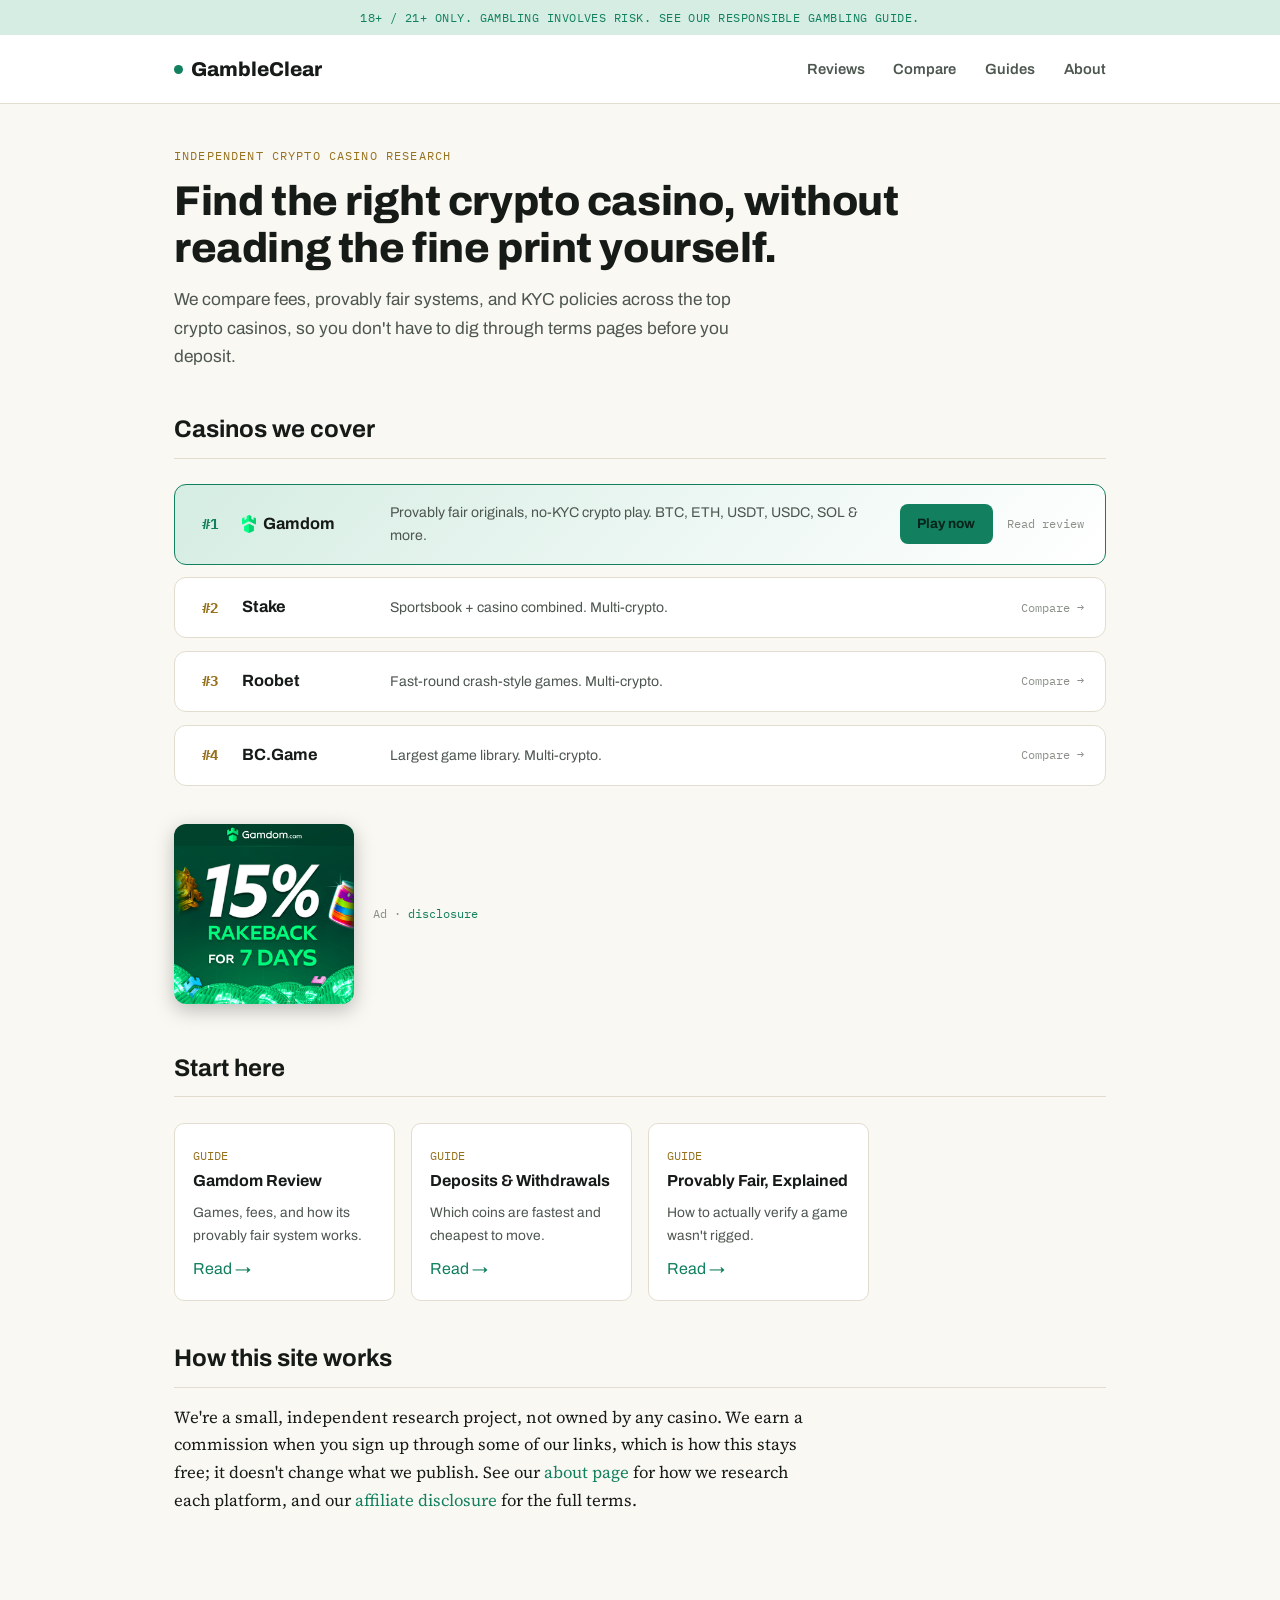
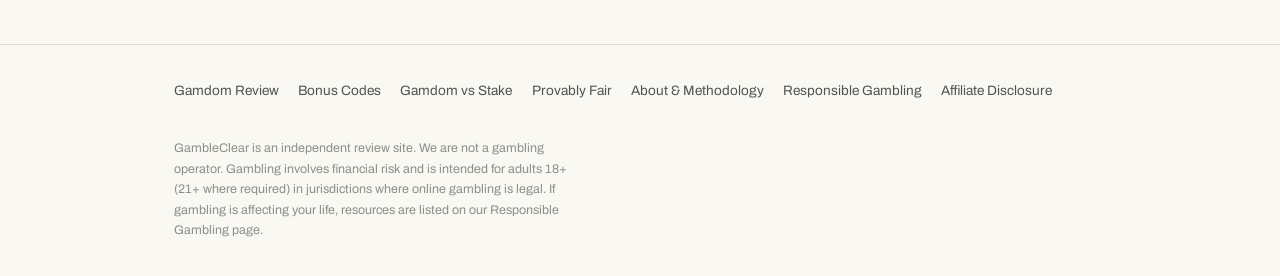
==== index.html @ bcdf738c "Rebuild nav webopedia-style: flat top-level links instead of hover dropdowns (eliminates dead-zone b" ====
<!doctype html>
<html lang="en">
<head>
<meta charset="utf-8">
<meta name="viewport" content="width=device-width, initial-scale=1">
<title>GambleClear: Independent Crypto Casino Research</title>
<meta name="description" content="Independent research on crypto casinos, including Gamdom, Stake, Roobet, and BC.Game, covering games, fees, and provably fair systems, compiled from official sources.">
<link rel="canonical" href="https://gambleclear.com/">
<meta name="robots" content="index,follow">
<meta property="og:type" content="website">
<meta property="og:site_name" content="GambleClear">
<meta property="og:url" content="https://gambleclear.com/">
<meta property="og:title" content="GambleClear: Independent Crypto Casino Research">
<meta property="og:description" content="Independent research on crypto casinos, including Gamdom, Stake, Roobet, and BC.Game, covering games, fees, and provably fair systems, compiled from official sources.">
<meta property="og:image" content="https://gambleclear.com/assets/og/gambleclear-og.png">
<meta property="og:image:width" content="1200">
<meta property="og:image:height" content="630">
<meta name="twitter:card" content="summary_large_image">
<meta name="twitter:title" content="GambleClear: Independent Crypto Casino Research">
<meta name="twitter:description" content="Independent research on crypto casinos, including Gamdom, Stake, Roobet, and BC.Game, covering games, fees, and provably fair systems, compiled from official sources.">
<meta name="twitter:image" content="https://gambleclear.com/assets/og/gambleclear-og.png">

<link rel="stylesheet" href="assets/style.css?v=2">
<link rel="icon" href="assets/icons/favicon.ico" sizes="any">
<link rel="icon" type="image/png" sizes="32x32" href="assets/icons/icon-32.png">
<link rel="icon" type="image/png" sizes="16x16" href="assets/icons/icon-16.png">
<link rel="apple-touch-icon" sizes="180x180" href="assets/icons/icon-180.png">
<link rel="icon" type="image/png" sizes="192x192" href="assets/icons/icon-192.png">

<script type="application/ld+json">
{
  "@context": "https://schema.org",
  "@type": "Organization",
  "name": "GambleClear",
  "url": "https://gambleclear.com/",
  "description": "Independent research on crypto casinos, including Gamdom, Stake, Roobet, and BC.Game, covering games, fees, and provably fair systems.",
  "sameAs": []
}
</script>
</head>
<body>
<div class="age-strip">18+ / 21+ ONLY. GAMBLING INVOLVES RISK. SEE OUR <a href="responsible-gambling.html">RESPONSIBLE GAMBLING GUIDE</a>.</div>
<header class="site">
  <div class="bar">
    <a class="brand" href="index.html"><span class="dot"></span>GambleClear</a>
    <nav class="mainnav" id="mainnav">
      <a href="gamdom-review.html">Reviews</a>
      <a href="best-crypto-casinos.html">Compare</a>
      <a href="crypto-deposit-withdrawal-guide.html">Guides</a>
      <a href="about.html">About</a>
    </nav>
    <button type="button" class="nav-toggle" id="navToggle" aria-expanded="false" aria-controls="mainnav" aria-label="Menu">
      <span></span><span></span><span></span>
    </button>
  </div>
</header>

<main>
  <div class="wrap">
    <span class="eyebrow">Independent Crypto Casino Research</span>
    <h1>Find the right crypto casino, without reading the fine print yourself.</h1>
    <p class="dek">We compare fees, provably fair systems, and KYC policies across the top crypto casinos, so you don't have to dig through terms pages before you deposit.</p>

    <h2>Casinos we cover</h2>
    <div class="rank-list">
      <div class="rank-card pick">
        <span class="badge">#1</span>
        <div class="name-wrap">
          <span class="name"><img src="assets/logos/gamdom-tower.png" alt="" style="height:1.1em;">Gamdom</span>
        </div>
        <p class="desc">Provably fair originals, no-KYC crypto play. BTC, ETH, USDT, USDC, SOL &amp; more.</p>
        <div class="actions">
          <a class="cta" href="https://gamdom.com/r/jaketakesoff" rel="sponsored noopener" target="_blank">Play now</a>
          <a class="secondary" href="gamdom-review.html">Read review</a>
        </div>
      </div>
      <div class="rank-card">
        <span class="badge">#2</span>
        <div class="name-wrap"><span class="name">Stake</span></div>
        <p class="desc">Sportsbook + casino combined. Multi-crypto.</p>
        <div class="actions"><a class="secondary" href="best-crypto-casinos.html">Compare →</a></div>
      </div>
      <div class="rank-card">
        <span class="badge">#3</span>
        <div class="name-wrap"><span class="name">Roobet</span></div>
        <p class="desc">Fast-round crash-style games. Multi-crypto.</p>
        <div class="actions"><a class="secondary" href="best-crypto-casinos.html">Compare →</a></div>
      </div>
      <div class="rank-card">
        <span class="badge">#4</span>
        <div class="name-wrap"><span class="name">BC.Game</span></div>
        <p class="desc">Largest game library. Multi-crypto.</p>
        <div class="actions"><a class="secondary" href="best-crypto-casinos.html">Compare →</a></div>
      </div>
    </div>
    <div class="banner-row">
      <a class="banner-ad" href="https://gamdom.com/r/jaketakesoff" rel="sponsored noopener" target="_blank"><img src="assets/logos/gamdom-rakeback-banner.png" alt="Gamdom.com - 15% rakeback for 7 days with code jaketakesoff" width="180" height="180" loading="lazy"></a>
      <span class="disclosure-note">Ad · <a href="affiliate-disclosure.html">disclosure</a></span>
    </div>

    <h2>Start here</h2>
    <div class="card-grid">
      <div class="pickcard"><span class="rank">GUIDE</span><h4>Gamdom Review</h4><p>Games, fees, and how its provably fair system works.</p><a href="gamdom-review.html">Read →</a></div>
      <div class="pickcard"><span class="rank">GUIDE</span><h4>Deposits &amp; Withdrawals</h4><p>Which coins are fastest and cheapest to move.</p><a href="crypto-deposit-withdrawal-guide.html">Read →</a></div>
      <div class="pickcard"><span class="rank">GUIDE</span><h4>Provably Fair, Explained</h4><p>How to actually verify a game wasn't rigged.</p><a href="provably-fair-explained.html">Read →</a></div>
    </div>

    <h2>How this site works</h2>
    <p>We're a small, independent research project, not owned by any casino. We earn a commission when you sign up through some of our links, which is how this stays free; it doesn't change what we publish. See our <a href="about.html">about page</a> for how we research each platform, and our <a href="affiliate-disclosure.html">affiliate disclosure</a> for the full terms.</p>
  </div>
</main>

<footer class="site">
  <div class="wrap">
    <nav>
      <a href="gamdom-review.html">Gamdom Review</a>
      <a href="gamdom-bonus-codes.html">Bonus Codes</a>
      <a href="gamdom-vs-stake.html">Gamdom vs Stake</a>
      <a href="provably-fair-explained.html">Provably Fair</a>
      <a href="about.html">About &amp; Methodology</a>
      <a href="responsible-gambling.html">Responsible Gambling</a>
      <a href="affiliate-disclosure.html">Affiliate Disclosure</a>
    </nav>
    <p>GambleClear is an independent review site. We are not a gambling operator. Gambling involves financial risk and is intended for adults 18+ (21+ where required) in jurisdictions where online gambling is legal. If gambling is affecting your life, resources are listed on our Responsible Gambling page.</p>
  </div>
</footer>
<script src="assets/nav.js?v=2"></script>
</body>
</html>
---- assets/style.css ----
/* GambleClear — shared site styles */
@import url('https://fonts.googleapis.com/css2?family=Archivo:wght@500;600;700;800&family=Source+Serif+4:opsz,wght@8..60,400;8..60,500;8..60,600&family=IBM+Plex+Mono:wght@400;500&display=swap');

:root{
  --bg:#0a0d0c;
  --bg-raised:#111614;
  --card:#141a17;
  --line:#233028;
  --ink:#eef2ef;
  --ink-dim:#a9b6ae;
  --ink-faint:#6d7a72;
  --teal:#2dd4a0;
  --teal-dim:#123e30;
  --gold:#d8ac52;
  --red:#e2665a;
  --sans:'Archivo',-apple-system,'Segoe UI',sans-serif;
  --serif:'Source Serif 4',Georgia,serif;
  --mono:'IBM Plex Mono','SF Mono',Consolas,monospace;
}
@media (prefers-color-scheme: light){
  :root:not([data-theme="dark"]){
    --bg:#faf8f3; --bg-raised:#ffffff; --card:#ffffff; --line:#e2ddcf;
    --ink:#171b18; --ink-dim:#4d564f; --ink-faint:#8a9088;
    --teal:#12805f; --teal-dim:#d5ede3; --gold:#96721f; --red:#a83526;
  }
}
:root[data-theme="light"]{
  --bg:#faf8f3; --bg-raised:#ffffff; --card:#ffffff; --line:#e2ddcf;
  --ink:#171b18; --ink-dim:#4d564f; --ink-faint:#8a9088;
  --teal:#12805f; --teal-dim:#d5ede3; --gold:#96721f; --red:#a83526;
}
:root[data-theme="dark"]{
  --bg:#0a0d0c; --bg-raised:#111614; --card:#141a17; --line:#233028;
  --ink:#eef2ef; --ink-dim:#a9b6ae; --ink-faint:#6d7a72;
  --teal:#2dd4a0; --teal-dim:#123e30; --gold:#d8ac52; --red:#e2665a;
}

*{box-sizing:border-box;}
html{scroll-behavior:smooth;}
body{
  margin:0; background:var(--bg); color:var(--ink); font-family:var(--sans);
  line-height:1.65; -webkit-font-smoothing:antialiased;
}
a{color:var(--teal); text-decoration:none;}
a:hover{text-decoration:underline;}
img{max-width:100%; display:block;}
.wrap{max-width:980px; margin:0 auto; padding:0 1.5rem;}

/* age gate strip */
.age-strip{
  background:var(--teal-dim); color:var(--teal); font-family:var(--mono);
  font-size:0.72rem; letter-spacing:0.04em; text-align:center; padding:0.5rem 1rem;
}

header.site{ border-bottom:1px solid var(--line); background:var(--bg-raised); position:relative; }
header.site .bar{ display:flex; align-items:center; justify-content:space-between; padding:1.1rem 1.5rem; max-width:980px; margin:0 auto; position:relative; }
.brand{ font-family:var(--sans); font-weight:800; font-size:1.25rem; color:var(--ink); display:flex; align-items:center; gap:0.5rem; }
.brand .dot{ width:9px; height:9px; border-radius:50%; background:var(--teal); display:inline-block; }

nav.mainnav{ display:flex; align-items:center; gap:1.8rem; font-size:0.92rem; }
nav.mainnav a{ color:var(--ink-dim); font-weight:600; }
nav.mainnav a:hover{ color:var(--ink); text-decoration:none; }

.nav-toggle{ display:none; flex-direction:column; justify-content:center; gap:5px; width:36px; height:36px; background:none; border:0; cursor:pointer; padding:0; flex-shrink:0; }
.nav-toggle span{ display:block; width:22px; height:2px; background:var(--ink); border-radius:2px; }

main{ padding: 2.6rem 0 4rem 0; }

.eyebrow{ font-family:var(--mono); font-size:0.72rem; letter-spacing:0.1em; text-transform:uppercase; color:var(--gold); margin-bottom:0.8rem; display:block; }
h1{ font-family:var(--sans); font-weight:800; font-size:clamp(1.9rem,4vw,2.6rem); line-height:1.15; margin:0 0 0.8rem 0; text-wrap:balance; letter-spacing:-0.01em; }
h2{ font-family:var(--sans); font-weight:700; font-size:1.5rem; margin:2.4rem 0 1rem 0; padding-bottom:0.5rem; border-bottom:1px solid var(--line); }
h3{ font-family:var(--sans); font-weight:600; font-size:1.1rem; margin:1.6rem 0 0.6rem 0; }
p{ font-family:var(--serif); font-size:1.05rem; color:var(--ink); max-width:70ch; margin:0 0 1.1rem 0; }
p.dek{ font-family:var(--sans); color:var(--ink-dim); font-size:1.08rem; max-width:60ch; }
.byline{ font-family:var(--mono); font-size:0.78rem; color:var(--ink-faint); margin-bottom:1.6rem; }

.callout{ border-left:3px solid var(--teal); background:var(--card); padding:1rem 1.2rem; border-radius:0 8px 8px 0; margin:1.6rem 0; }
.callout p{ margin:0; font-family:var(--sans); font-size:0.95rem; color:var(--ink-dim); }
.callout .lbl{ font-family:var(--mono); font-size:0.7rem; text-transform:uppercase; letter-spacing:0.08em; color:var(--ink); display:block; margin-bottom:0.4rem; }
.callout.todo{ border-left-color:var(--gold); }
.callout.warn{ border-left-color:var(--red); }

.table-wrap{ overflow-x:auto; border:1px solid var(--line); border-radius:10px; margin:1.6rem 0; }
table{ width:100%; border-collapse:collapse; font-size:0.92rem; }
th,td{ padding:0.75rem 0.95rem; text-align:left; border-bottom:1px solid var(--line); }
thead th{ font-family:var(--mono); font-size:0.68rem; letter-spacing:0.06em; text-transform:uppercase; color:var(--ink-faint); background:var(--bg-raised); }
tbody tr:last-child td{ border-bottom:none; }
td.num{ font-family:var(--mono); font-variant-numeric:tabular-nums; }
td.pick{ color:var(--teal); font-weight:600; }
.stars{ color:var(--gold); font-family:var(--mono); }

.cta{
  display:inline-block; background:var(--teal); color:#06231a; font-family:var(--sans);
  font-weight:700; padding:0.8rem 1.5rem; border-radius:8px; margin:0.6rem 0 1.4rem 0;
}
.cta:hover{ text-decoration:none; filter:brightness(1.08); }
.cta-row{ display:flex; gap:0.8rem; flex-wrap:wrap; align-items:center; margin:1.2rem 0; }
.disclosure-note{ font-family:var(--mono); font-size:0.74rem; color:var(--ink-faint); }

.card-grid{ display:grid; grid-template-columns:repeat(auto-fill,minmax(210px,1fr)); gap:1rem; margin:1.6rem 0; }
.pickcard{ background:var(--card); border:1px solid var(--line); border-radius:10px; padding:1.1rem; }
.pickcard h4{ margin:0 0 0.3rem 0; font-family:var(--sans); }
.pickcard .rank{ font-family:var(--mono); color:var(--gold); font-size:0.75rem; }
.pickcard p{ font-family:var(--sans); font-size:0.86rem; color:var(--ink-dim); margin:0.5rem 0; }

.proscons{ display:grid; grid-template-columns:repeat(auto-fit,minmax(220px,1fr)); gap:1rem; margin:0.8rem 0 1.6rem 0; }
.proscons ul{ margin:0; padding-left:1.1rem; font-family:var(--sans); font-size:0.9rem; color:var(--ink-dim); }
.proscons li{ margin-bottom:0.35rem; }
.proscons .pros{ border-left:3px solid var(--teal); padding-left:0.9rem; }
.proscons .cons{ border-left:3px solid var(--red); padding-left:0.9rem; }
.proscons h4{ margin:0 0 0.5rem 0; font-family:var(--mono); font-size:0.72rem; text-transform:uppercase; letter-spacing:0.06em; }
.proscons .pros h4{ color:var(--teal); }
.proscons .cons h4{ color:var(--red); }

.faq{ border:1px solid var(--line); border-radius:8px; margin-bottom:0.7rem; overflow:hidden; background:var(--card); }
.faq summary{ font-family:var(--sans); font-weight:600; font-size:0.98rem; padding:0.9rem 1.1rem; cursor:pointer; list-style:none; display:flex; justify-content:space-between; align-items:center; }
.faq summary::-webkit-details-marker{ display:none; }
.faq summary::after{ content:"+"; font-family:var(--mono); color:var(--teal); font-size:1.1rem; }
.faq[open] summary::after{ content:"–"; }
.faq p{ padding:0 1.1rem 1rem 1.1rem; margin:0; font-size:0.95rem; }

.offer-box{
  display:flex; align-items:center; gap:1.4rem; flex-wrap:wrap;
  background:linear-gradient(135deg, var(--teal-dim), var(--card));
  border:1px solid var(--accent-dim, var(--teal)); border-radius:12px;
  padding:1.2rem 1.5rem; margin:1.4rem 0 1.6rem 0;
}
.offer-box .num{ font-family:var(--mono); font-weight:700; font-size:2.4rem; color:var(--teal); line-height:1; }
.offer-box .num sup{ font-size:1.1rem; }
.offer-box .copy{ flex:1; min-width:200px; }
.offer-box .copy strong{ display:block; font-family:var(--sans); font-size:1.05rem; color:var(--ink); margin-bottom:0.2rem; }
.offer-box .copy span{ font-family:var(--sans); font-size:0.88rem; color:var(--ink-dim); }
.offer-box .cta{ margin:0; white-space:nowrap; }

.spec-grid{ display:grid; grid-template-columns:repeat(auto-fill,minmax(240px,1fr)); gap:0.9rem; margin:1.6rem 0; }
.spec-item{ background:var(--card); border:1px solid var(--line); border-radius:10px; padding:0.9rem 1.1rem; }
.spec-item .k{ font-family:var(--mono); font-size:0.68rem; text-transform:uppercase; letter-spacing:0.06em; color:var(--ink-faint); display:block; margin-bottom:0.35rem; }
.spec-item .v{ font-family:var(--sans); font-size:0.92rem; color:var(--ink); line-height:1.5; }

.rank-list{ display:flex; flex-direction:column; gap:0.8rem; margin:1.6rem 0 2rem 0; }
.rank-card{ display:flex; align-items:center; gap:1.1rem; background:var(--card); border:1px solid var(--line); border-radius:12px; padding:1rem 1.3rem; flex-wrap:wrap; }
.rank-card.pick{ border-color:var(--teal); background:linear-gradient(135deg, var(--teal-dim), var(--card)); }
.rank-card .badge{ font-family:var(--mono); font-weight:700; font-size:0.85rem; color:var(--gold); min-width:1.8rem; text-align:center; flex-shrink:0; }
.rank-card.pick .badge{ color:var(--teal); }
.rank-card .name-wrap{ display:flex; flex-direction:column; min-width:130px; gap:0.2rem; }
.rank-card .name-wrap .name{ font-family:var(--sans); font-weight:700; font-size:1.02rem; display:flex; align-items:center; gap:0.4rem; }
.rank-card .name-wrap .stars{ font-size:0.76rem; }
.rank-card .desc{ flex:1 1 260px; font-family:var(--sans); font-size:0.88rem; color:var(--ink-dim); margin:0; }
.rank-card .actions{ display:flex; align-items:center; gap:0.9rem; flex-shrink:0; margin-left:auto; }
.rank-card .actions .cta{ margin:0; padding:0.55rem 1.1rem; font-size:0.85rem; white-space:nowrap; }
.rank-card .actions .secondary{ font-family:var(--mono); font-size:0.76rem; color:var(--ink-faint); white-space:nowrap; }
@media (max-width:640px){
  .rank-card{ flex-direction:column; align-items:flex-start; }
  .rank-card .actions{ margin-left:0; width:100%; justify-content:space-between; }
}

.banner-ad{ display:inline-block; border-radius:12px; overflow:hidden; box-shadow:0 6px 20px rgba(0,0,0,0.25); margin:0.4rem 0; }
.banner-ad img{ display:block; width:180px; height:180px; }
.banner-row{ display:flex; gap:1.2rem; align-items:center; flex-wrap:wrap; margin:1.4rem 0; }

footer.site{ border-top:1px solid var(--line); margin-top:3rem; }
footer.site .wrap{ padding:2.2rem 1.5rem; display:flex; flex-wrap:wrap; gap:1.6rem; justify-content:space-between; }
footer.site nav{ display:flex; gap:1.2rem; flex-wrap:wrap; font-size:0.85rem; }
footer.site nav a{ color:var(--ink-dim); }
footer.site p{ font-family:var(--sans); font-size:0.78rem; color:var(--ink-faint); max-width:60ch; margin:0.6rem 0 0; }

@media (max-width:760px){
  .nav-toggle{ display:flex; }
  nav.mainnav{
    display:none; position:absolute; top:100%; left:0; right:0;
    flex-direction:column; align-items:stretch; gap:0.2rem;
    background:var(--bg-raised); border-bottom:1px solid var(--line);
    padding:0.6rem 1.5rem 1.2rem; box-shadow:0 14px 28px rgba(0,0,0,0.35);
  }
  nav.mainnav.open{ display:flex; }
  nav.mainnav a{ padding:0.7rem 0; border-bottom:1px solid var(--line); }
}

@media (max-width:640px){
  header.site .bar{ padding:1rem 1.5rem; }
}
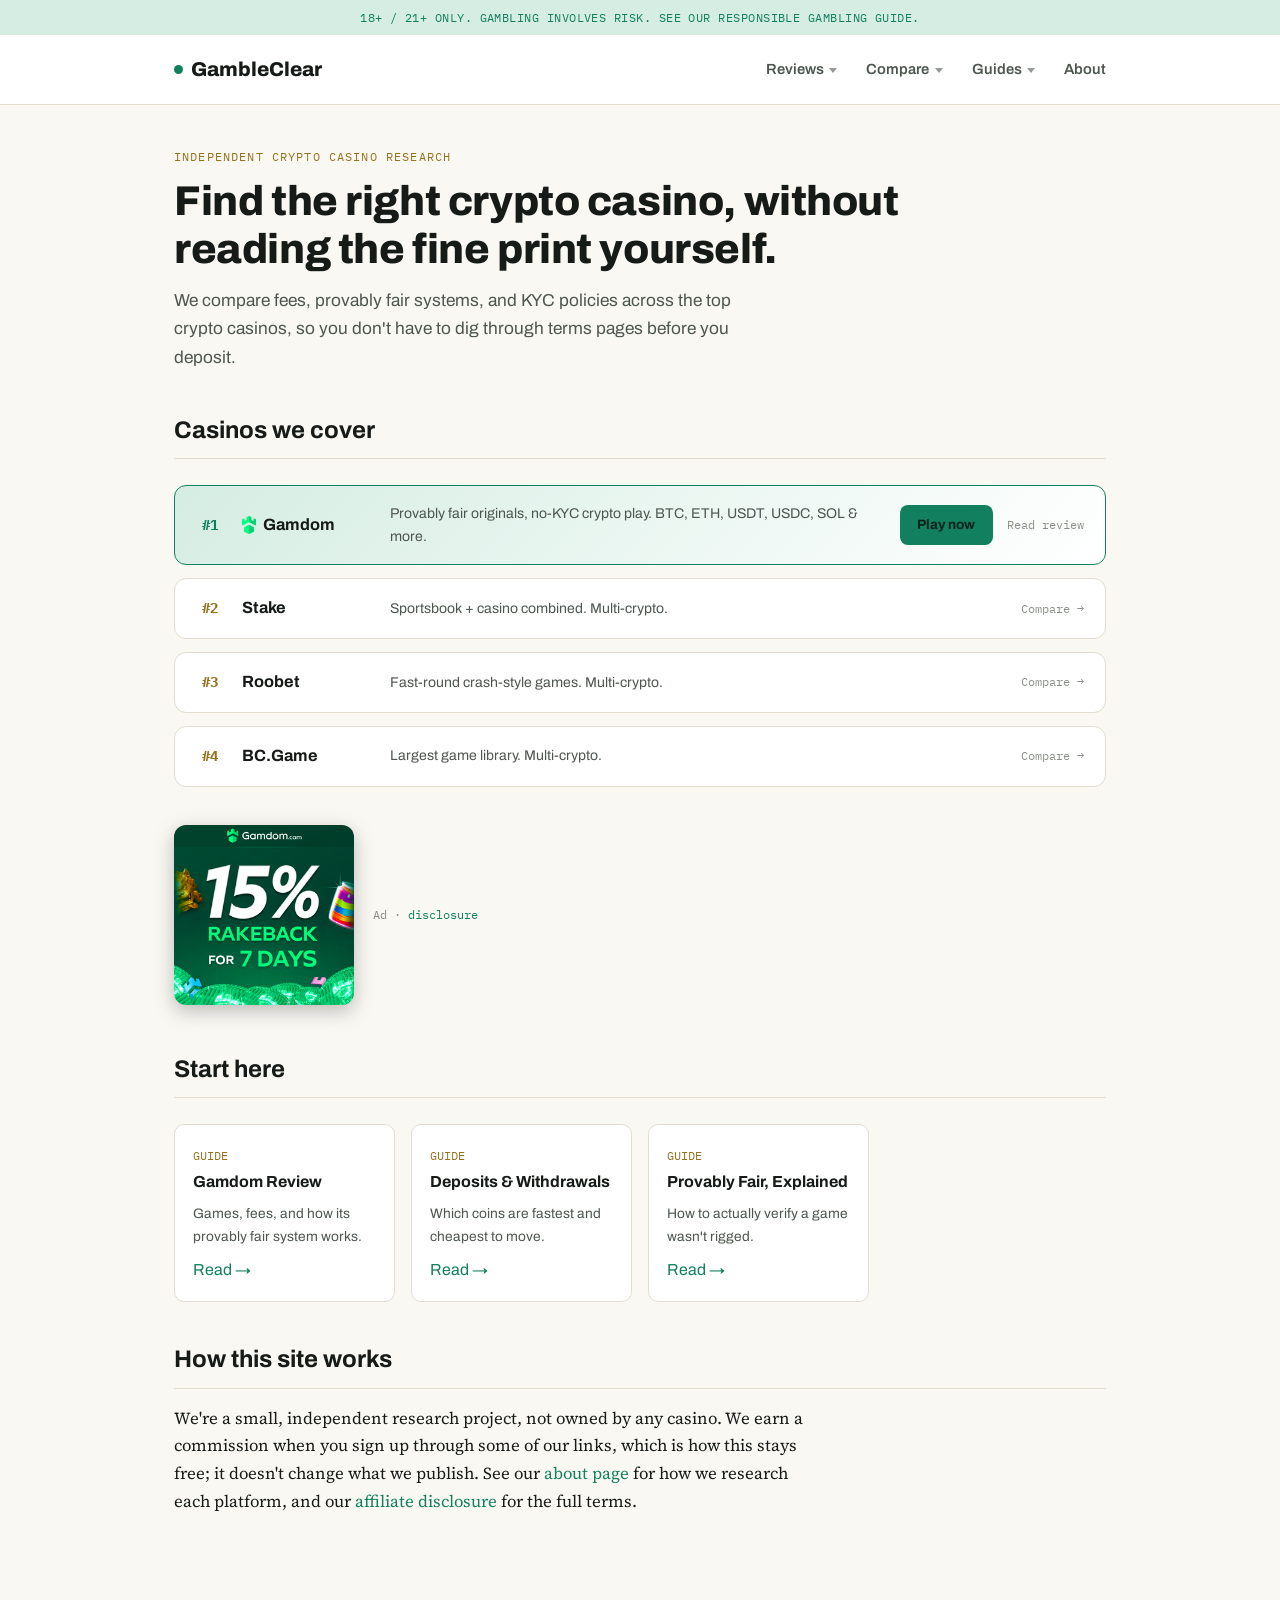
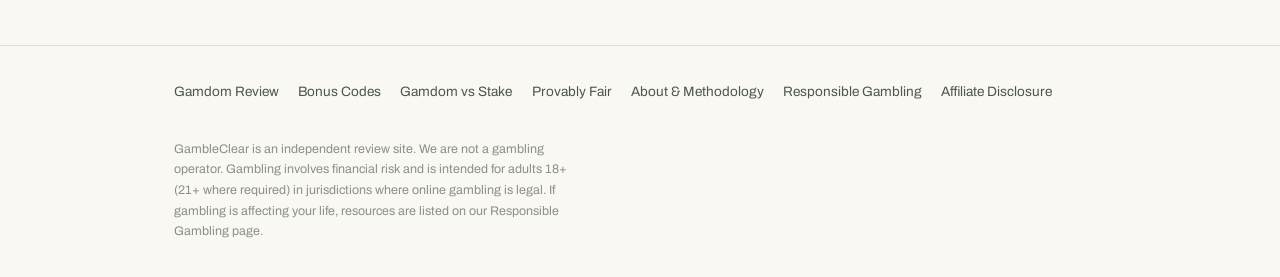
==== commit 3c59fd71: "Rebuild nav as click-triggered dropdowns (Webopedia mega-menu style): Reviews/Compare/Guides open a " ====
--- a/index.html
+++ b/index.html
@@ -20,7 +20,7 @@
 <meta name="twitter:description" content="Independent research on crypto casinos, including Gamdom, Stake, Roobet, and BC.Game, covering games, fees, and provably fair systems, compiled from official sources.">
 <meta name="twitter:image" content="https://gambleclear.com/assets/og/gambleclear-og.png">
 
-<link rel="stylesheet" href="assets/style.css?v=2">
+<link rel="stylesheet" href="assets/style.css?v=3">
 <link rel="icon" href="assets/icons/favicon.ico" sizes="any">
 <link rel="icon" type="image/png" sizes="32x32" href="assets/icons/icon-32.png">
 <link rel="icon" type="image/png" sizes="16x16" href="assets/icons/icon-16.png">
@@ -44,9 +44,36 @@
   <div class="bar">
     <a class="brand" href="index.html"><span class="dot"></span>GambleClear</a>
     <nav class="mainnav" id="mainnav">
-      <a href="gamdom-review.html">Reviews</a>
-      <a href="best-crypto-casinos.html">Compare</a>
-      <a href="crypto-deposit-withdrawal-guide.html">Guides</a>
+      <div class="navgroup">
+        <button type="button" class="navgroup-btn" aria-expanded="false">Reviews</button>
+        <div class="navgroup-panel">
+          <div class="navgroup-panel-inner">
+            <span class="navgroup-title">Reviews</span>
+            <a href="gamdom-review.html">Gamdom Review</a>
+            <a href="gamdom-bonus-codes.html">Bonus Codes</a>
+          </div>
+        </div>
+      </div>
+      <div class="navgroup">
+        <button type="button" class="navgroup-btn" aria-expanded="false">Compare</button>
+        <div class="navgroup-panel">
+          <div class="navgroup-panel-inner">
+            <span class="navgroup-title">Compare</span>
+            <a href="best-crypto-casinos.html">Best Casinos</a>
+            <a href="gamdom-vs-stake.html">Gamdom vs Stake</a>
+          </div>
+        </div>
+      </div>
+      <div class="navgroup">
+        <button type="button" class="navgroup-btn" aria-expanded="false">Guides</button>
+        <div class="navgroup-panel">
+          <div class="navgroup-panel-inner">
+            <span class="navgroup-title">Guides</span>
+            <a href="crypto-deposit-withdrawal-guide.html">Deposits &amp; Withdrawals</a>
+            <a href="provably-fair-explained.html">Provably Fair</a>
+          </div>
+        </div>
+      </div>
       <a href="about.html">About</a>
     </nav>
     <button type="button" class="nav-toggle" id="navToggle" aria-expanded="false" aria-controls="mainnav" aria-label="Menu">
@@ -124,6 +151,6 @@
     <p>GambleClear is an independent review site. We are not a gambling operator. Gambling involves financial risk and is intended for adults 18+ (21+ where required) in jurisdictions where online gambling is legal. If gambling is affecting your life, resources are listed on our Responsible Gambling page.</p>
   </div>
 </footer>
-<script src="assets/nav.js?v=2"></script>
+<script src="assets/nav.js?v=3"></script>
 </body>
 </html>
--- a/assets/style.css
+++ b/assets/style.css
@@ -58,8 +58,30 @@
 .brand .dot{ width:9px; height:9px; border-radius:50%; background:var(--teal); display:inline-block; }
 
 nav.mainnav{ display:flex; align-items:center; gap:1.8rem; font-size:0.92rem; }
-nav.mainnav a{ color:var(--ink-dim); font-weight:600; }
-nav.mainnav a:hover{ color:var(--ink); text-decoration:none; }
+nav.mainnav > a{ color:var(--ink-dim); font-weight:600; }
+nav.mainnav > a:hover{ color:var(--ink); text-decoration:none; }
+
+/* Dropdown groups — click to open (not hover), matching Webopedia's nav pattern.
+   Click-only avoids the whole class of dead-zone/hover bugs entirely. */
+.navgroup{ position:relative; }
+.navgroup-btn{ font:inherit; font-family:var(--sans); font-weight:600; background:none; border:0; color:var(--ink-dim); cursor:pointer; display:flex; align-items:center; gap:0.35rem; padding:0.3rem 0; }
+.navgroup-btn:hover{ color:var(--ink); }
+.navgroup-btn::after{ content:''; width:0; height:0; border-left:4px solid transparent; border-right:4px solid transparent; border-top:5px solid currentColor; opacity:0.6; margin-top:2px; transition:transform .15s ease; }
+.navgroup-btn[aria-expanded="true"]{ color:var(--teal); }
+.navgroup-btn[aria-expanded="true"]::after{ transform:rotate(180deg); }
+
+.navgroup-panel{
+  position:absolute; top:calc(100% + 0.6rem); left:50%; transform:translateX(-50%);
+  z-index:60; display:none;
+}
+.navgroup.open .navgroup-panel{ display:block; }
+.navgroup-panel-inner{
+  background:var(--bg-raised); border:1px solid var(--line); border-radius:10px; padding:0.6rem;
+  min-width:220px; display:flex; flex-direction:column; box-shadow:0 16px 34px rgba(0,0,0,0.4);
+}
+.navgroup-title{ font-family:var(--mono); font-size:0.68rem; letter-spacing:0.08em; text-transform:uppercase; color:var(--gold); padding:0.3rem 0.7rem 0.5rem; border-bottom:1px solid var(--line); margin-bottom:0.3rem; }
+.navgroup-panel-inner a{ padding:0.55rem 0.7rem; border-radius:6px; color:var(--ink-dim); font-size:0.9rem; }
+.navgroup-panel-inner a:hover{ background:var(--teal-dim); color:var(--teal); text-decoration:none; }
 
 .nav-toggle{ display:none; flex-direction:column; justify-content:center; gap:5px; width:36px; height:36px; background:none; border:0; cursor:pointer; padding:0; flex-shrink:0; }
 .nav-toggle span{ display:block; width:22px; height:2px; background:var(--ink); border-radius:2px; }
@@ -173,7 +195,15 @@
     padding:0.6rem 1.5rem 1.2rem; box-shadow:0 14px 28px rgba(0,0,0,0.35);
   }
   nav.mainnav.open{ display:flex; }
-  nav.mainnav a{ padding:0.7rem 0; border-bottom:1px solid var(--line); }
+  nav.mainnav > a{ padding:0.7rem 0; border-bottom:1px solid var(--line); }
+  .navgroup-btn{ width:100%; justify-content:space-between; padding:0.7rem 0; border-bottom:1px solid var(--line); }
+  .navgroup-btn::after{ margin-top:0; }
+  .navgroup-btn[aria-expanded="true"]::after{ transform:rotate(180deg); }
+  .navgroup-panel{ position:static; transform:none; }
+  .navgroup-panel-inner{
+    background:none; border:0; box-shadow:none; padding:0.2rem 0 0.4rem 0.8rem; min-width:0;
+  }
+  .navgroup-title{ display:none; }
 }
 
 @media (max-width:640px){
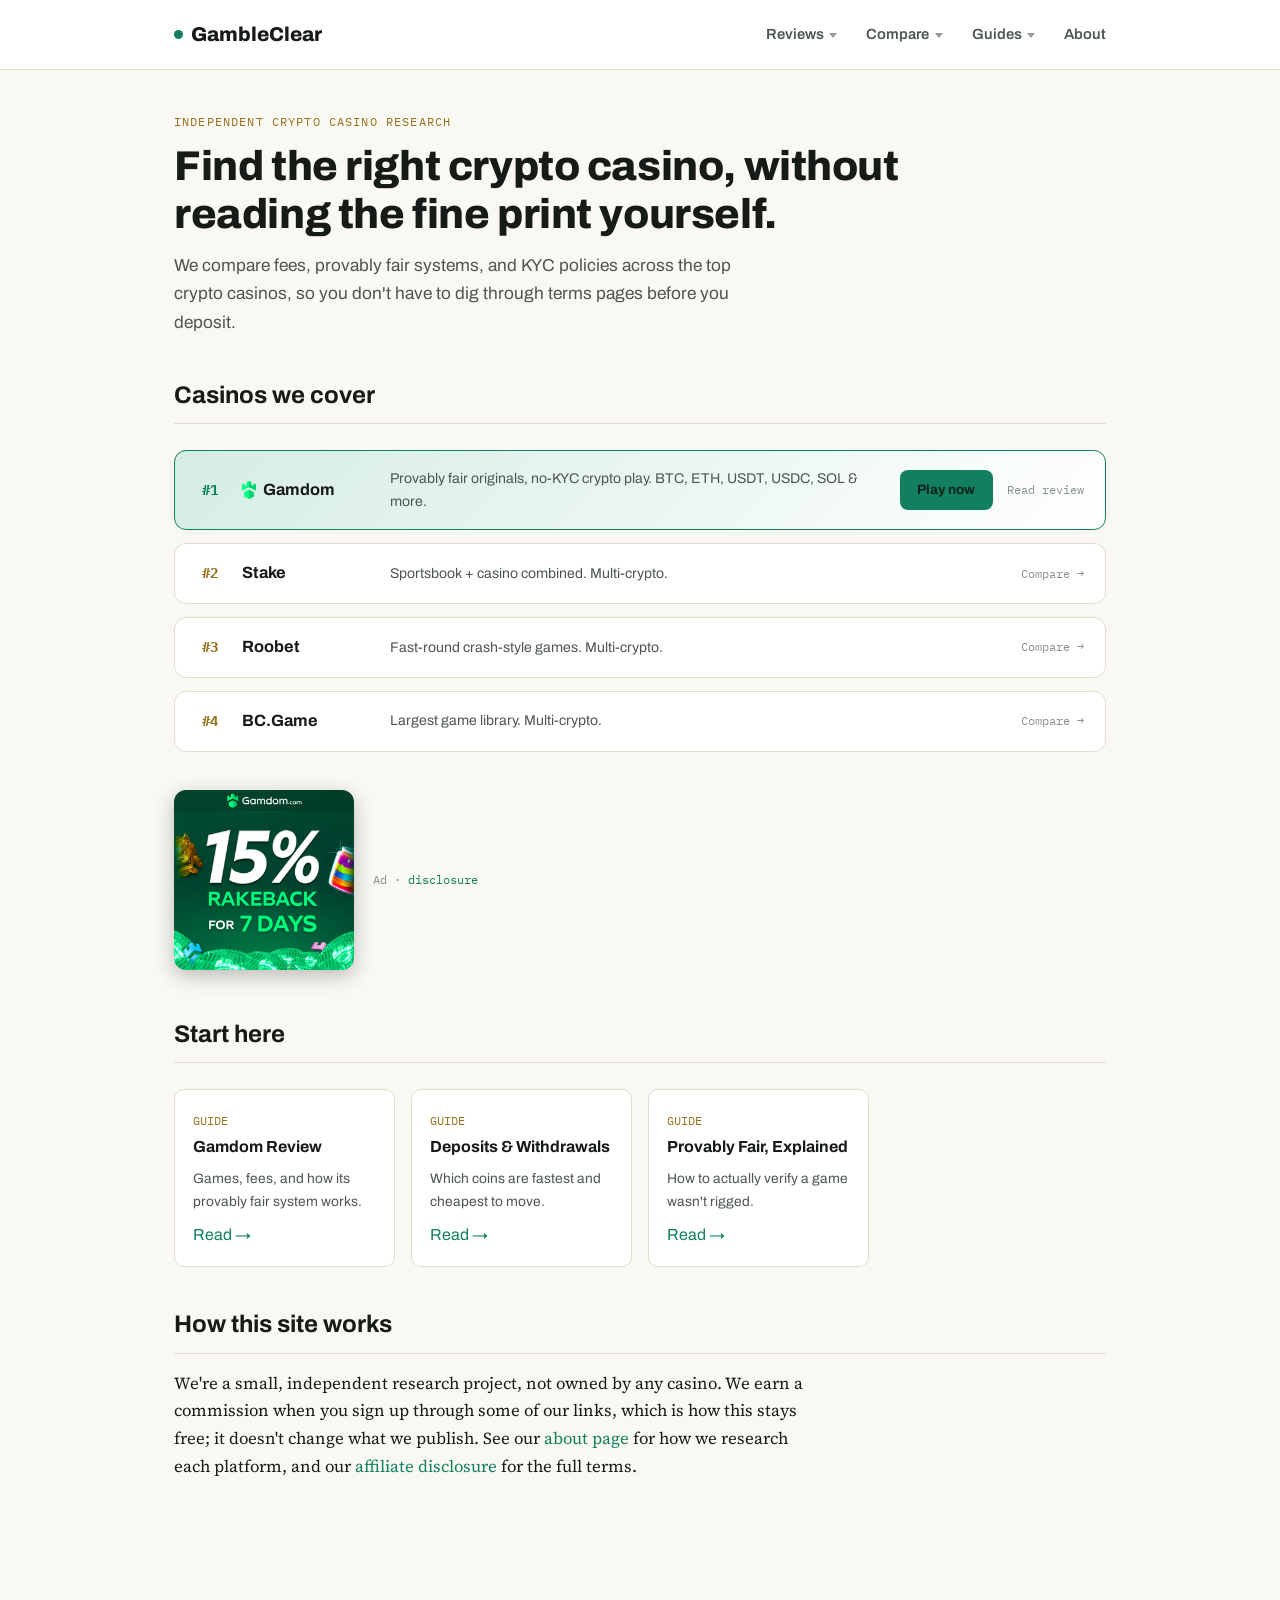
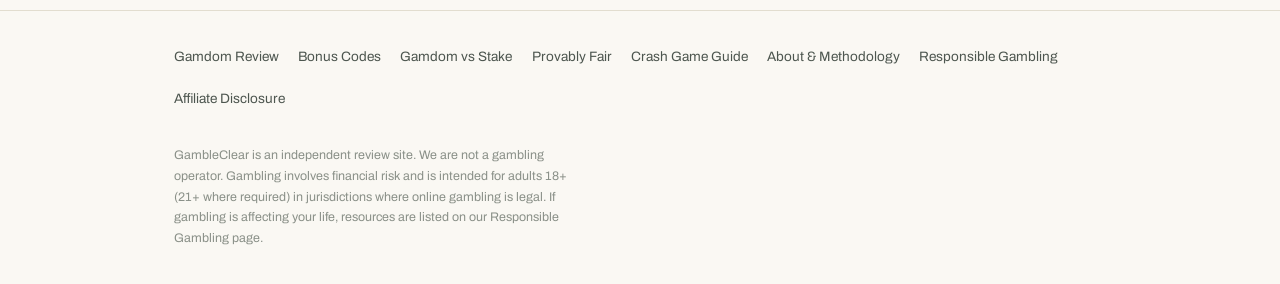
==== commit 41f9a8d3: "Add Gamdom Crash game guide (mechanics, cash-out, provably fair verification); remove redundant top " ====
--- a/index.html
+++ b/index.html
@@ -39,7 +39,6 @@
 </script>
 </head>
 <body>
-<div class="age-strip">18+ / 21+ ONLY. GAMBLING INVOLVES RISK. SEE OUR <a href="responsible-gambling.html">RESPONSIBLE GAMBLING GUIDE</a>.</div>
 <header class="site">
   <div class="bar">
     <a class="brand" href="index.html"><span class="dot"></span>GambleClear</a>
@@ -71,6 +70,7 @@
             <span class="navgroup-title">Guides</span>
             <a href="crypto-deposit-withdrawal-guide.html">Deposits &amp; Withdrawals</a>
             <a href="provably-fair-explained.html">Provably Fair</a>
+            <a href="gamdom-crash-game-guide.html">Crash Game Guide</a>
           </div>
         </div>
       </div>
@@ -144,6 +144,7 @@
       <a href="gamdom-bonus-codes.html">Bonus Codes</a>
       <a href="gamdom-vs-stake.html">Gamdom vs Stake</a>
       <a href="provably-fair-explained.html">Provably Fair</a>
+      <a href="gamdom-crash-game-guide.html">Crash Game Guide</a>
       <a href="about.html">About &amp; Methodology</a>
       <a href="responsible-gambling.html">Responsible Gambling</a>
       <a href="affiliate-disclosure.html">Affiliate Disclosure</a>
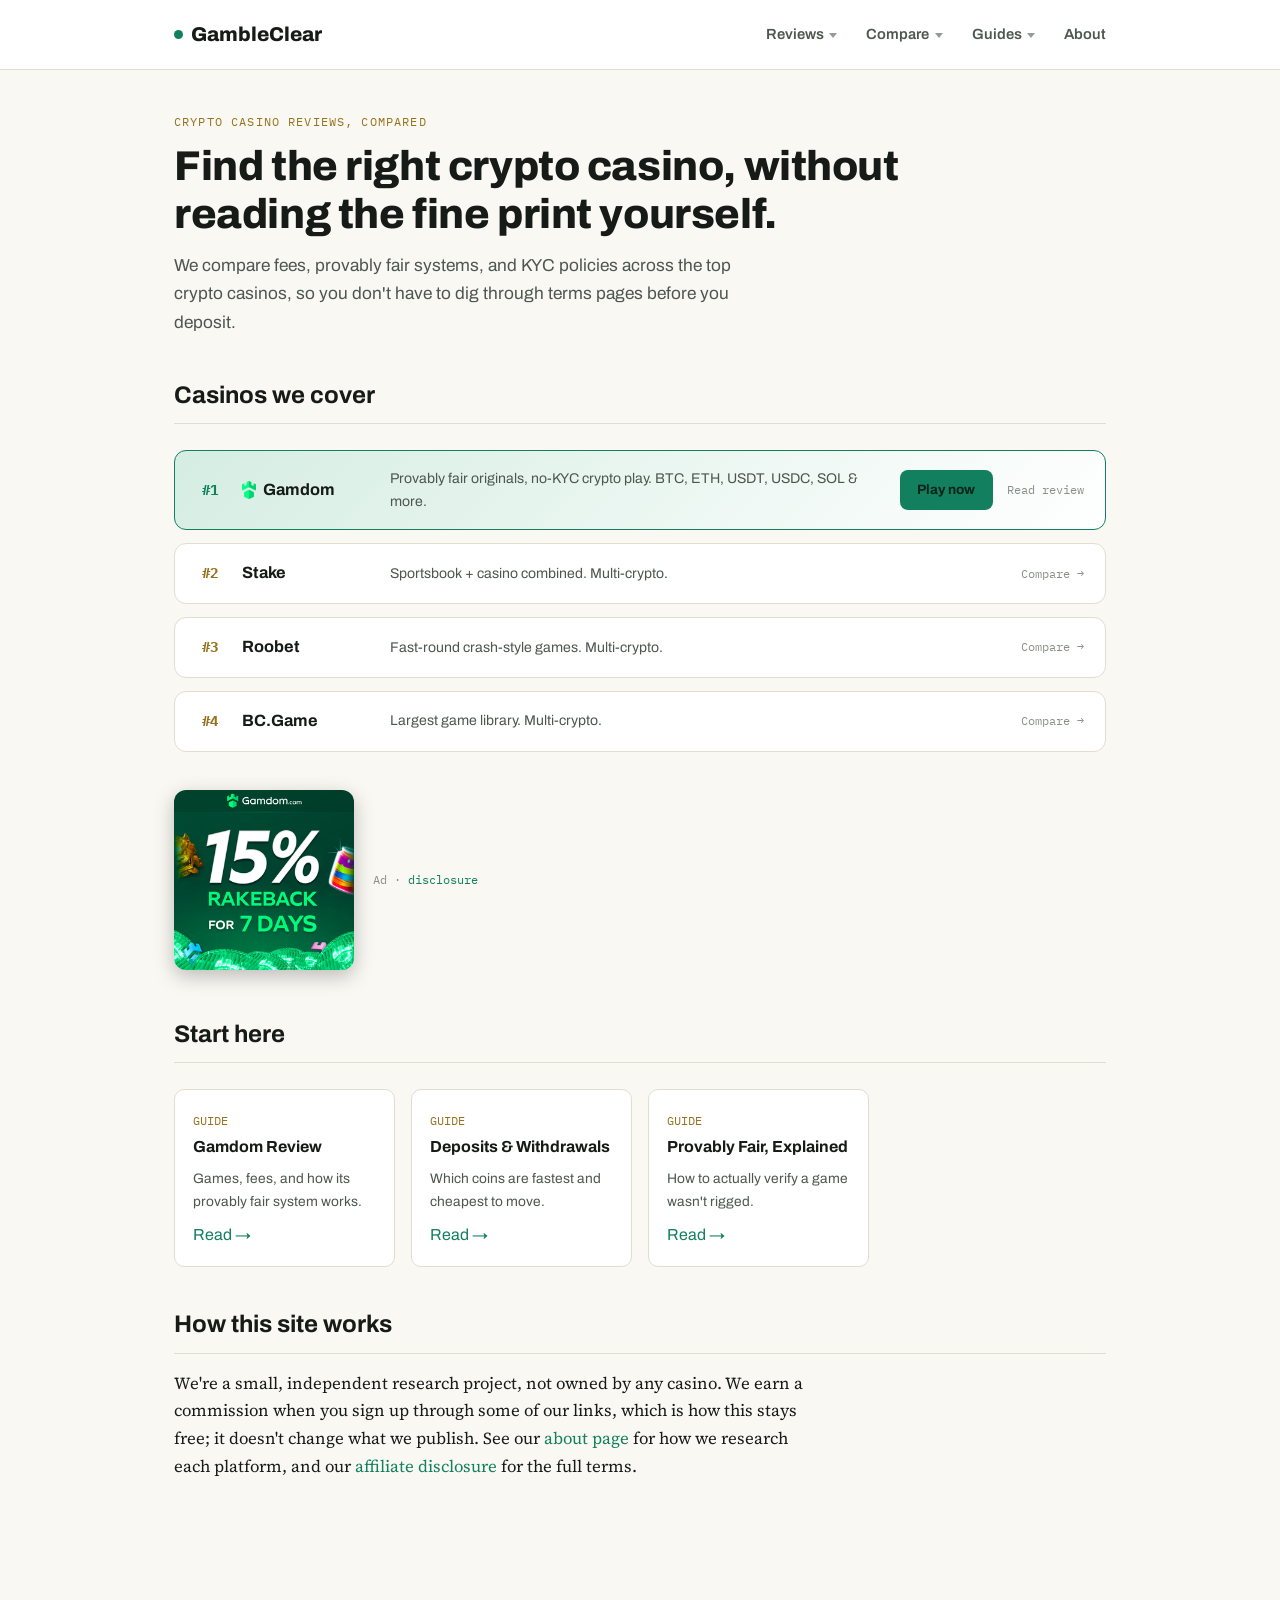
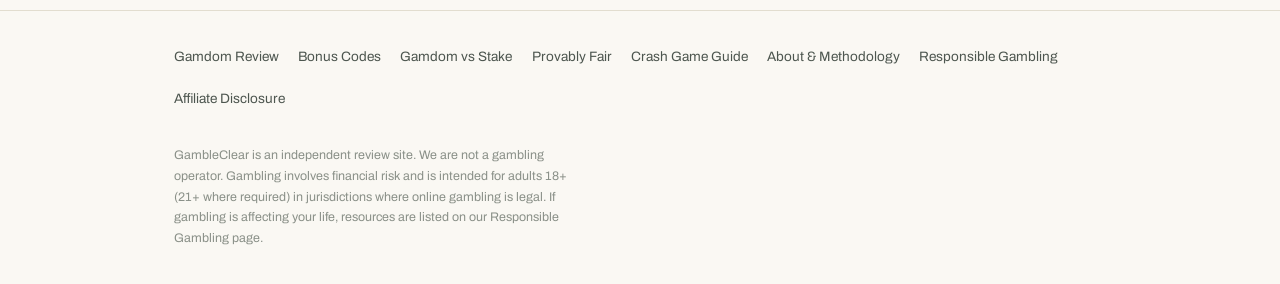
==== commit 668cf340: "Swap generic hero eyebrow copy for benefit-driven line" ====
--- a/index.html
+++ b/index.html
@@ -84,7 +84,7 @@
 
 <main>
   <div class="wrap">
-    <span class="eyebrow">Independent Crypto Casino Research</span>
+    <span class="eyebrow">Crypto Casino Reviews, Compared</span>
     <h1>Find the right crypto casino, without reading the fine print yourself.</h1>
     <p class="dek">We compare fees, provably fair systems, and KYC policies across the top crypto casinos, so you don't have to dig through terms pages before you deposit.</p>
 
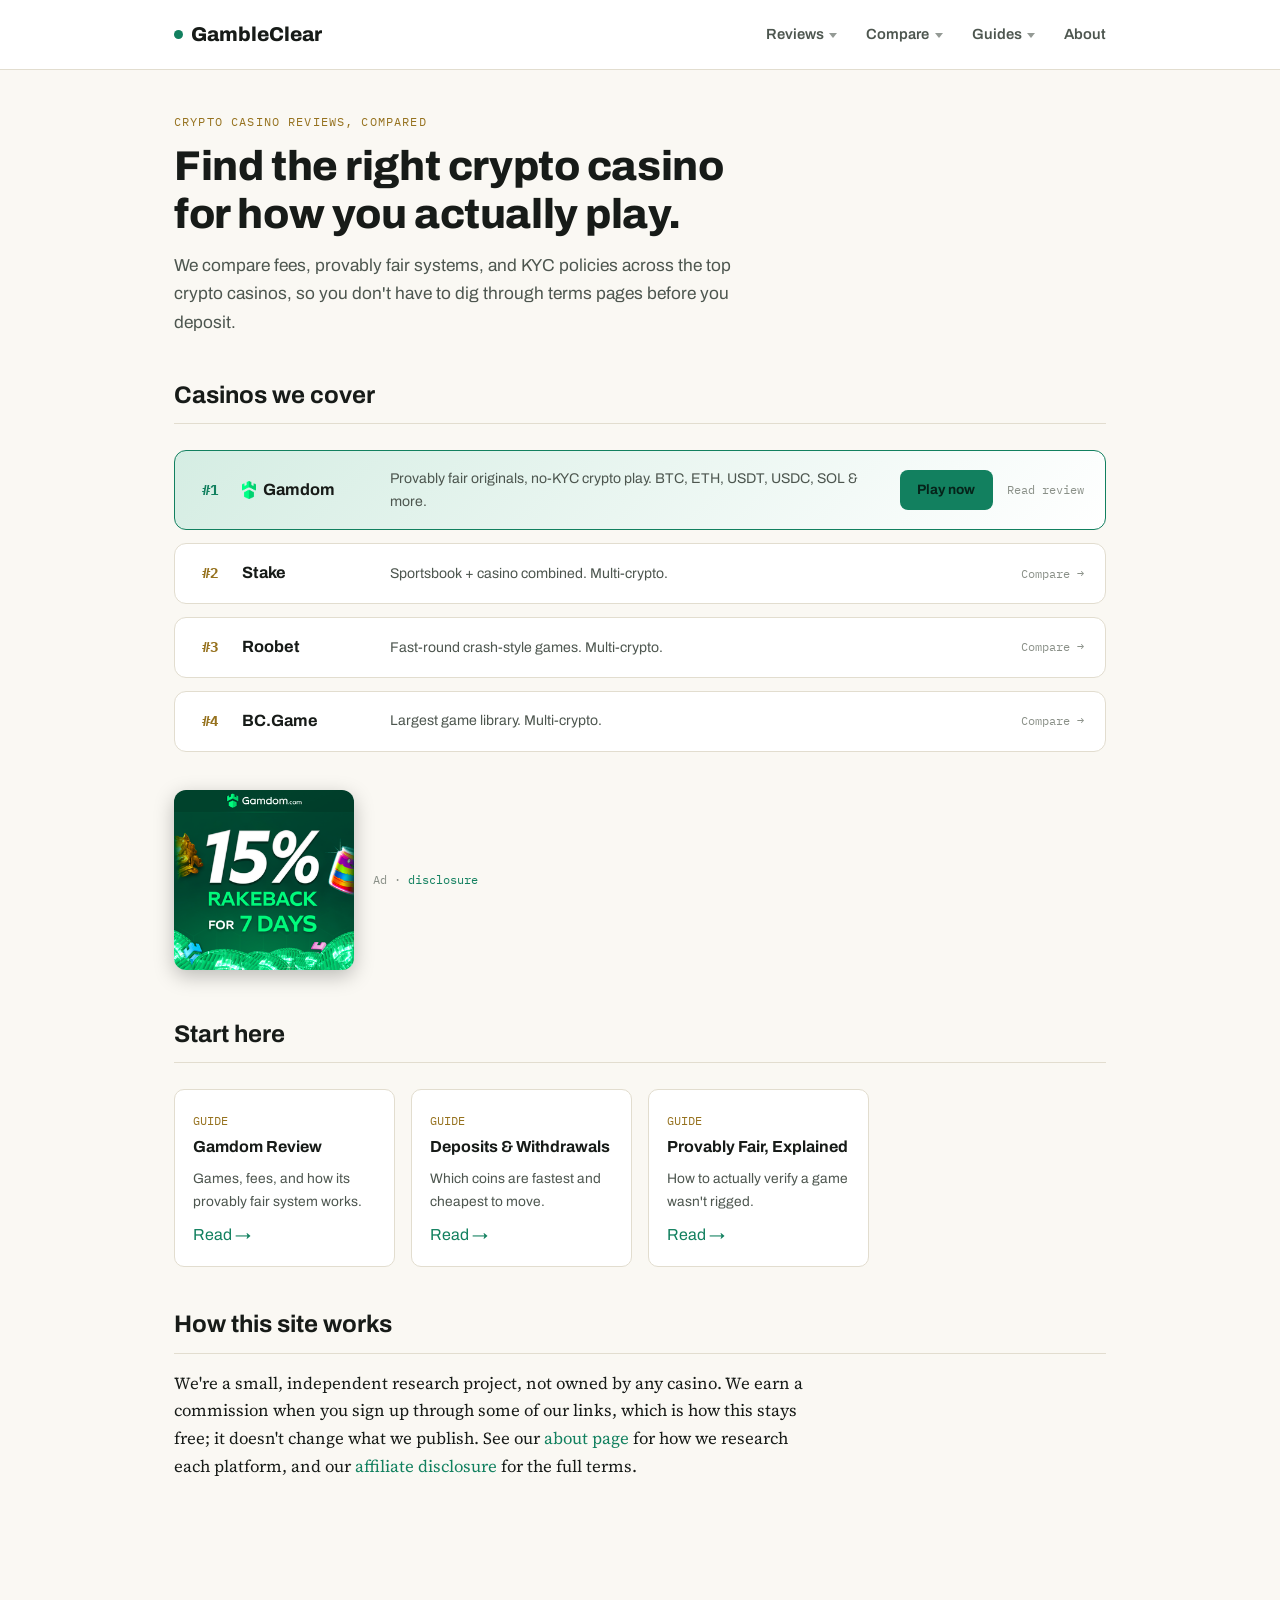
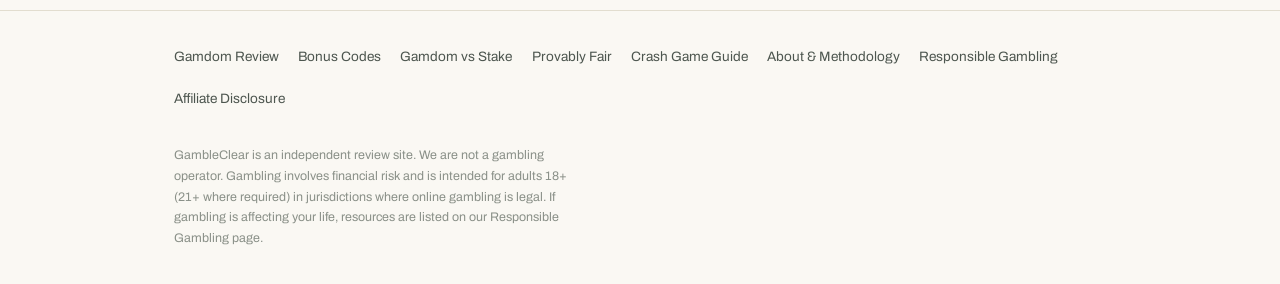
==== commit cf31f7f9: "Simplify hero H1 copy" ====
--- a/index.html
+++ b/index.html
@@ -85,7 +85,7 @@
 <main>
   <div class="wrap">
     <span class="eyebrow">Crypto Casino Reviews, Compared</span>
-    <h1>Find the right crypto casino, without reading the fine print yourself.</h1>
+    <h1>Find the right crypto casino for how you actually play.</h1>
     <p class="dek">We compare fees, provably fair systems, and KYC policies across the top crypto casinos, so you don't have to dig through terms pages before you deposit.</p>
 
     <h2>Casinos we cover</h2>
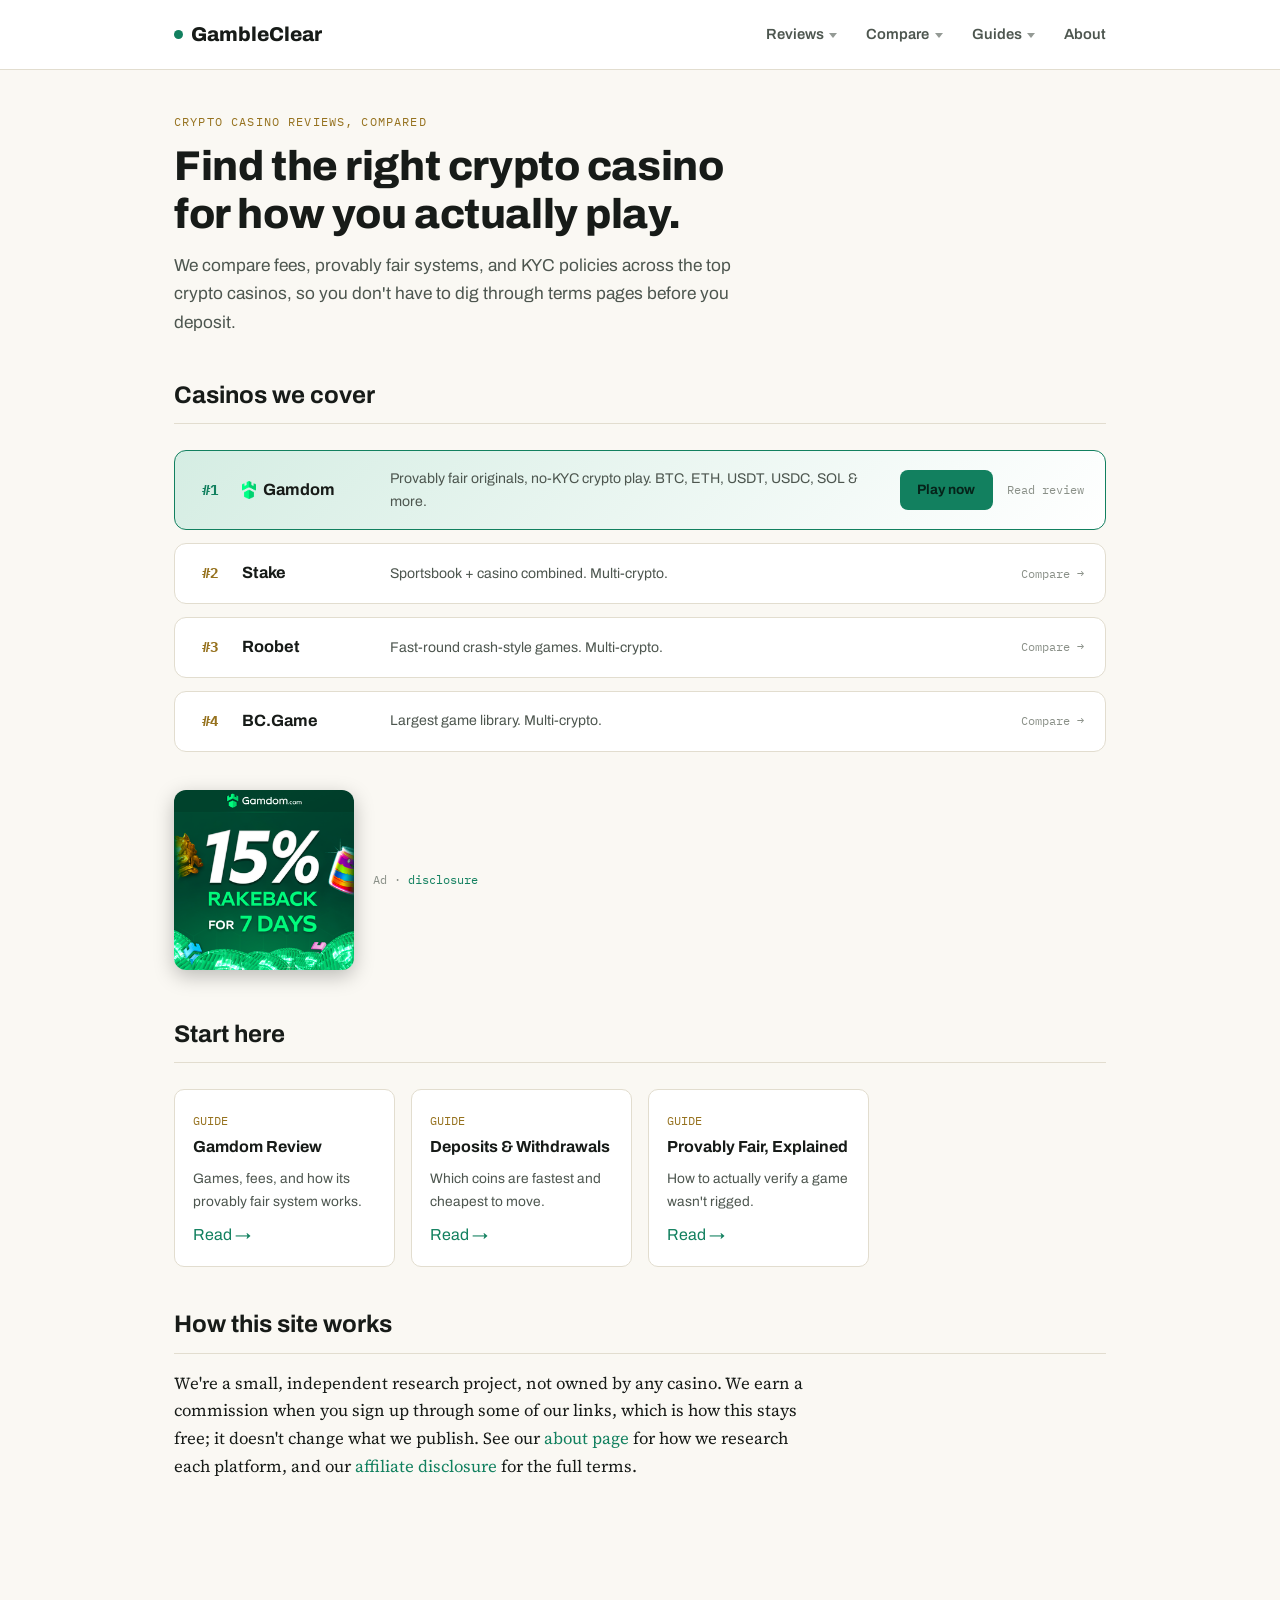
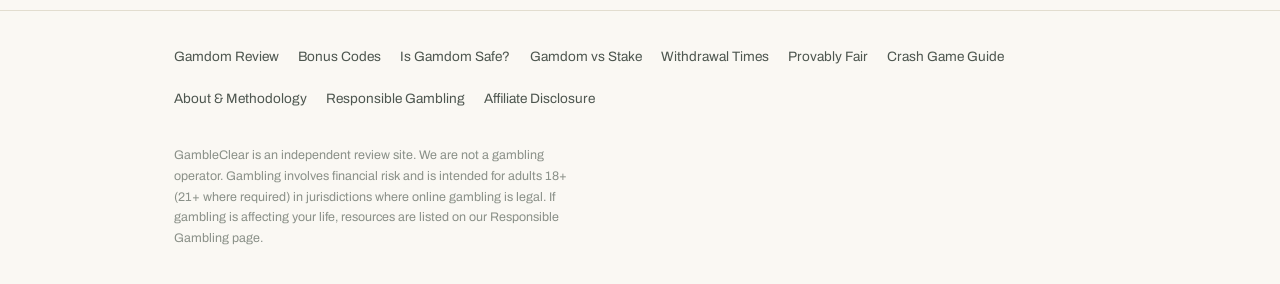
==== commit 03277991: "Add gamdom-safe-legit trust page, wire nav/footer/sitemap, fix regressed homepage hero copy" ====
--- a/index.html
+++ b/index.html
@@ -3,20 +3,20 @@
 <head>
 <meta charset="utf-8">
 <meta name="viewport" content="width=device-width, initial-scale=1">
-<title>GambleClear: Independent Crypto Casino Research</title>
+<title>GambleClear: Crypto Casino Reviews, Compared</title>
 <meta name="description" content="Independent research on crypto casinos, including Gamdom, Stake, Roobet, and BC.Game, covering games, fees, and provably fair systems, compiled from official sources.">
 <link rel="canonical" href="https://gambleclear.com/">
 <meta name="robots" content="index,follow">
 <meta property="og:type" content="website">
 <meta property="og:site_name" content="GambleClear">
 <meta property="og:url" content="https://gambleclear.com/">
-<meta property="og:title" content="GambleClear: Independent Crypto Casino Research">
+<meta property="og:title" content="GambleClear: Crypto Casino Reviews, Compared">
 <meta property="og:description" content="Independent research on crypto casinos, including Gamdom, Stake, Roobet, and BC.Game, covering games, fees, and provably fair systems, compiled from official sources.">
 <meta property="og:image" content="https://gambleclear.com/assets/og/gambleclear-og.png">
 <meta property="og:image:width" content="1200">
 <meta property="og:image:height" content="630">
 <meta name="twitter:card" content="summary_large_image">
-<meta name="twitter:title" content="GambleClear: Independent Crypto Casino Research">
+<meta name="twitter:title" content="GambleClear: Crypto Casino Reviews, Compared">
 <meta name="twitter:description" content="Independent research on crypto casinos, including Gamdom, Stake, Roobet, and BC.Game, covering games, fees, and provably fair systems, compiled from official sources.">
 <meta name="twitter:image" content="https://gambleclear.com/assets/og/gambleclear-og.png">
 
@@ -50,6 +50,7 @@
             <span class="navgroup-title">Reviews</span>
             <a href="gamdom-review.html">Gamdom Review</a>
             <a href="gamdom-bonus-codes.html">Bonus Codes</a>
+            <a href="gamdom-safe-legit.html">Is Gamdom Safe?</a>
           </div>
         </div>
       </div>
@@ -69,6 +70,7 @@
           <div class="navgroup-panel-inner">
             <span class="navgroup-title">Guides</span>
             <a href="crypto-deposit-withdrawal-guide.html">Deposits &amp; Withdrawals</a>
+            <a href="gamdom-withdrawal-times.html">Withdrawal Times</a>
             <a href="provably-fair-explained.html">Provably Fair</a>
             <a href="gamdom-crash-game-guide.html">Crash Game Guide</a>
           </div>
@@ -97,7 +99,7 @@
         </div>
         <p class="desc">Provably fair originals, no-KYC crypto play. BTC, ETH, USDT, USDC, SOL &amp; more.</p>
         <div class="actions">
-          <a class="cta" href="https://gamdom.com/r/jaketakesoff" rel="sponsored noopener" target="_blank">Play now</a>
+          <a class="cta" href="https://gamdom.com/r/jaketakesoff?utm_source=gambleclear&utm_medium=affiliate&utm_campaign=home" rel="sponsored noopener" target="_blank">Play now</a>
           <a class="secondary" href="gamdom-review.html">Read review</a>
         </div>
       </div>
@@ -121,7 +123,7 @@
       </div>
     </div>
     <div class="banner-row">
-      <a class="banner-ad" href="https://gamdom.com/r/jaketakesoff" rel="sponsored noopener" target="_blank"><img src="assets/logos/gamdom-rakeback-banner.png" alt="Gamdom.com - 15% rakeback for 7 days with code jaketakesoff" width="180" height="180" loading="lazy"></a>
+      <a class="banner-ad" href="https://gamdom.com/r/jaketakesoff?utm_source=gambleclear&utm_medium=affiliate&utm_campaign=home" rel="sponsored noopener" target="_blank"><img src="assets/logos/gamdom-rakeback-banner.png" alt="Gamdom.com - 15% rakeback for 7 days with code jaketakesoff" width="180" height="180" loading="lazy"></a>
       <span class="disclosure-note">Ad · <a href="affiliate-disclosure.html">disclosure</a></span>
     </div>
 
@@ -142,7 +144,9 @@
     <nav>
       <a href="gamdom-review.html">Gamdom Review</a>
       <a href="gamdom-bonus-codes.html">Bonus Codes</a>
+      <a href="gamdom-safe-legit.html">Is Gamdom Safe?</a>
       <a href="gamdom-vs-stake.html">Gamdom vs Stake</a>
+      <a href="gamdom-withdrawal-times.html">Withdrawal Times</a>
       <a href="provably-fair-explained.html">Provably Fair</a>
       <a href="gamdom-crash-game-guide.html">Crash Game Guide</a>
       <a href="about.html">About &amp; Methodology</a>
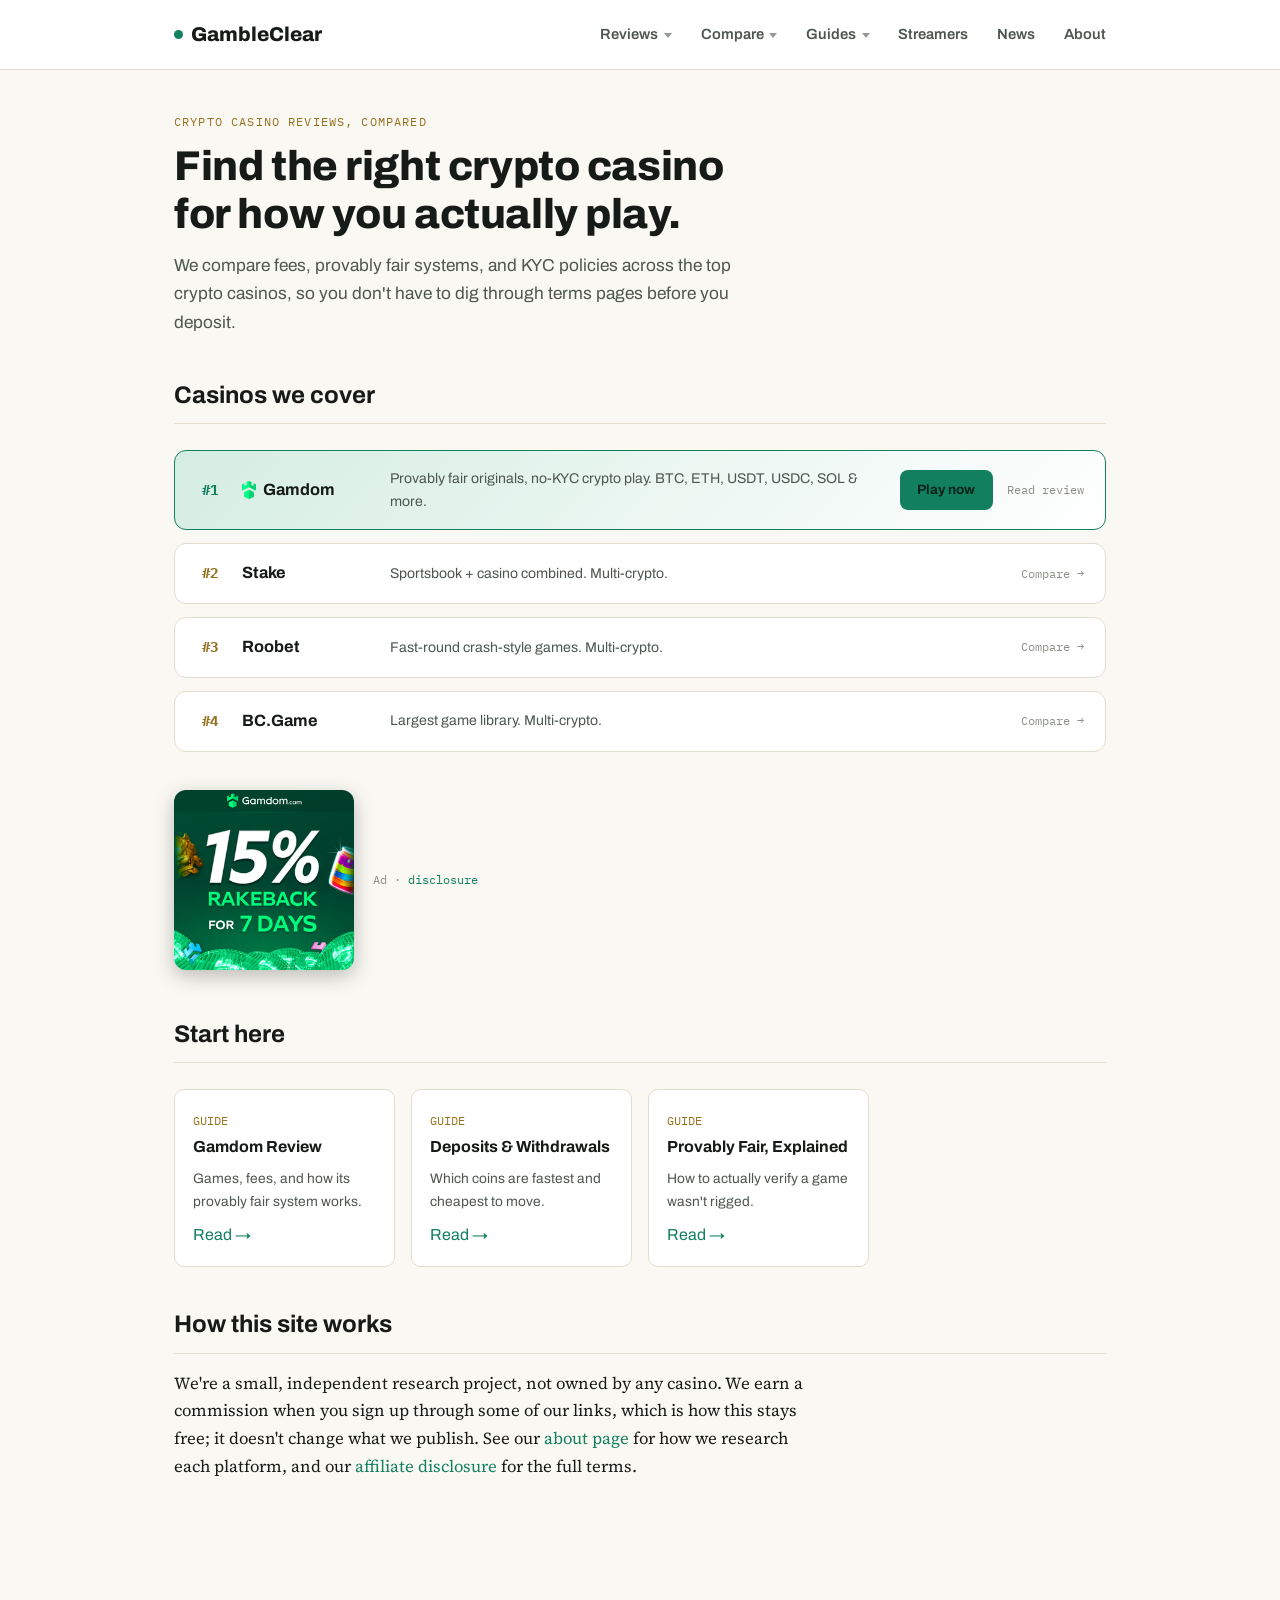
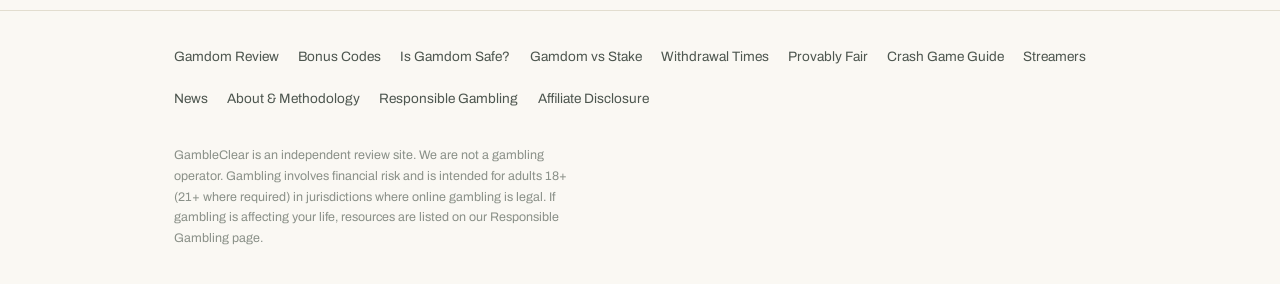
==== commit b1837b3e: "Add streamers and news pages; wire into nav/footer/sitemap site-wide" ====
--- a/index.html
+++ b/index.html
@@ -20,7 +20,7 @@
 <meta name="twitter:description" content="Independent research on crypto casinos, including Gamdom, Stake, Roobet, and BC.Game, covering games, fees, and provably fair systems, compiled from official sources.">
 <meta name="twitter:image" content="https://gambleclear.com/assets/og/gambleclear-og.png">
 
-<link rel="stylesheet" href="assets/style.css?v=3">
+<link rel="stylesheet" href="assets/style.css?v=4">
 <link rel="icon" href="assets/icons/favicon.ico" sizes="any">
 <link rel="icon" type="image/png" sizes="32x32" href="assets/icons/icon-32.png">
 <link rel="icon" type="image/png" sizes="16x16" href="assets/icons/icon-16.png">
@@ -76,6 +76,8 @@
           </div>
         </div>
       </div>
+      <a href="crypto-casino-streamers.html">Streamers</a>
+      <a href="news.html">News</a>
       <a href="about.html">About</a>
     </nav>
     <button type="button" class="nav-toggle" id="navToggle" aria-expanded="false" aria-controls="mainnav" aria-label="Menu">
@@ -149,6 +151,8 @@
       <a href="gamdom-withdrawal-times.html">Withdrawal Times</a>
       <a href="provably-fair-explained.html">Provably Fair</a>
       <a href="gamdom-crash-game-guide.html">Crash Game Guide</a>
+      <a href="crypto-casino-streamers.html">Streamers</a>
+      <a href="news.html">News</a>
       <a href="about.html">About &amp; Methodology</a>
       <a href="responsible-gambling.html">Responsible Gambling</a>
       <a href="affiliate-disclosure.html">Affiliate Disclosure</a>
@@ -156,6 +160,6 @@
     <p>GambleClear is an independent review site. We are not a gambling operator. Gambling involves financial risk and is intended for adults 18+ (21+ where required) in jurisdictions where online gambling is legal. If gambling is affecting your life, resources are listed on our Responsible Gambling page.</p>
   </div>
 </footer>
-<script src="assets/nav.js?v=3"></script>
+<script src="assets/nav.js?v=4"></script>
 </body>
 </html>
--- a/assets/style.css
+++ b/assets/style.css
@@ -101,6 +101,12 @@
 .callout .lbl{ font-family:var(--mono); font-size:0.7rem; text-transform:uppercase; letter-spacing:0.08em; color:var(--ink); display:block; margin-bottom:0.4rem; }
 .callout.todo{ border-left-color:var(--gold); }
 .callout.warn{ border-left-color:var(--red); }
+
+.news-list{ margin:1.6rem 0; }
+.news-item{ border:1px solid var(--line); border-radius:8px; background:var(--card); padding:1.1rem 1.3rem; margin-bottom:1rem; }
+.news-item h2{ font-family:var(--sans); font-size:1.1rem; margin:0.3rem 0 0.5rem 0; }
+.news-item p{ margin:0; font-size:0.98rem; }
+.news-date{ font-family:var(--mono); font-size:0.75rem; text-transform:uppercase; letter-spacing:0.06em; color:var(--teal); }
 
 .table-wrap{ overflow-x:auto; border:1px solid var(--line); border-radius:10px; margin:1.6rem 0; }
 table{ width:100%; border-collapse:collapse; font-size:0.92rem; }
